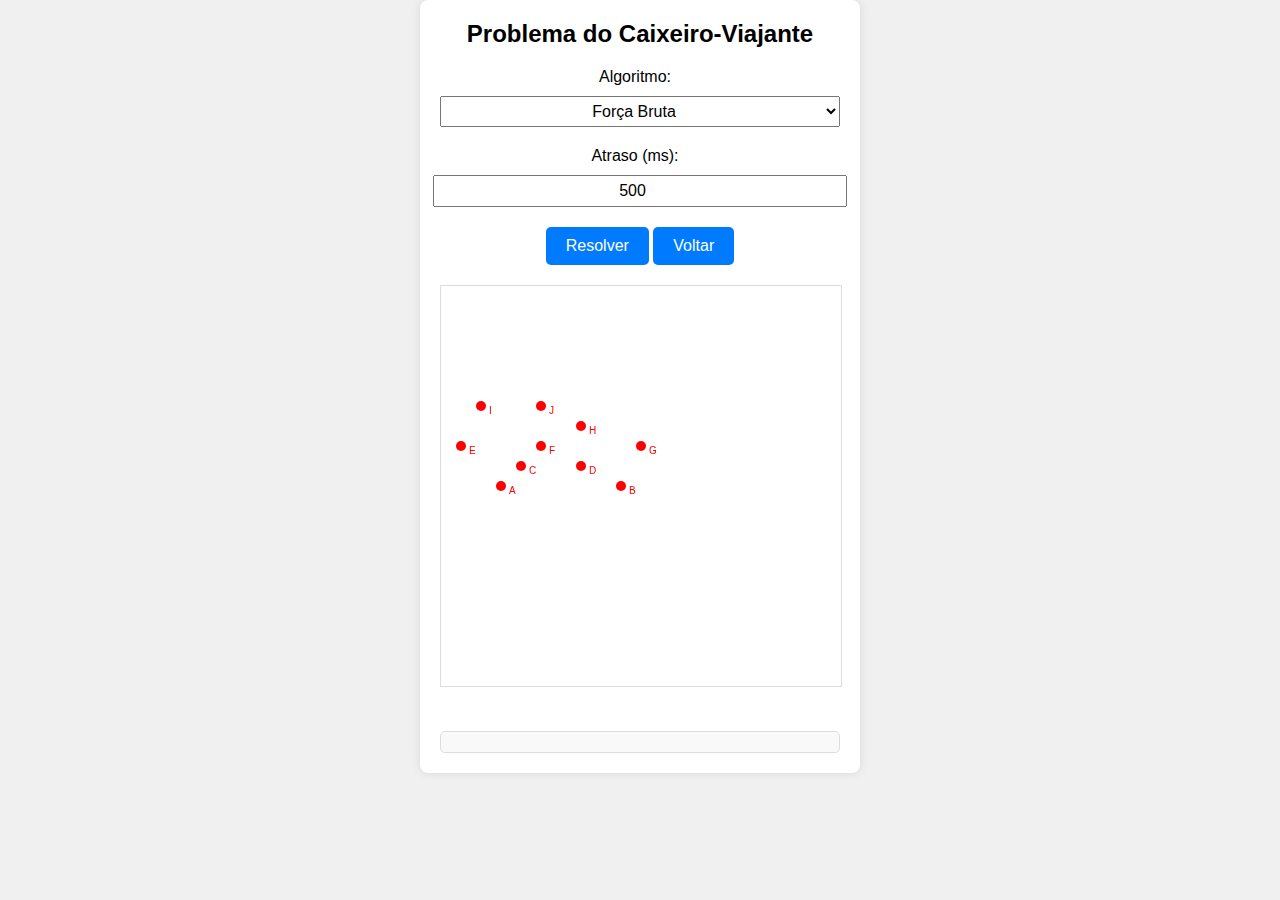
==== html/caixeiro/caixeiro.html @ 426ba8c2 "first commit" ====
<!DOCTYPE html>
<html lang="pt-BR">
<head>
    <meta charset="UTF-8">
    <title>Problema do Caixeiro-Viajante</title>
    <link rel="stylesheet" href="/styles/caixeiro/caixeiro.css">
</head>
<body>
    <div class="container">
        <h1>Problema do Caixeiro-Viajante</h1>
        <div class="controls">
            <label for="algorithm">Algoritmo:</label>
            <select id="algorithm">
                <option value="bruteForce">Força Bruta</option>
                <option value="greedy">Guloso</option>
            </select>
            <label for="delay">Atraso (ms):</label>
            <input type="number" id="delay" value="500" min="100" step="100">
            <div>
                <button onclick="startSolving()">Resolver</button>
                <button onclick="window.location.href='../index.html'">Voltar</button>
            </div>
        </div>
        <canvas id="canvas" width="400" height="400"></canvas>
        <div id="steps"></div>
    </div>
    <script src="/js/caixeiro/caixeiro.js"></script>
</body>
</html>
---- styles/caixeiro/caixeiro.css ----
body {
    font-family: Arial, sans-serif;
    background-color: #f0f0f0;
    display: flex;
    justify-content: center;
    align-items: center;
    margin: 0;
}

.container {
    text-align: center;
    background-color: #fff;
    padding: 20px;
    border-radius: 8px;
    box-shadow: 0 0 10px rgba(0, 0, 0, 0.1);
    width: 400px;
}

h1 {
    margin: 0 0 20px 0;
    font-size: 24px;
}

.controls {
    display: flex;
    flex-direction: column;
    align-items: center;
    gap: 10px;
}

.controls label {
    margin-right: 10px;
}

.controls input, .controls select {
    margin: 0 0 10px 0;
    padding: 5px;
    font-size: 16px;
    width: 100%;
    text-align: center;
}

.controls button {
    padding: 10px 20px;
    font-size: 16px;
    border: none;
    border-radius: 5px;
    background-color: #007bff;
    color: white;
    cursor: pointer;
    transition: background-color 0.3s;
}

.controls button:hover {
    background-color: #0056b3;
}

.controls button:nth-child(4) {
    background-color: #dc3545;
}

.controls button:nth-child(4):hover {
    background-color: #c82333;
}

#canvas {
    margin: 20px auto;
    border: 1px solid #ddd;
}

#steps {
    text-align: left;
    margin-top: 20px;
    max-height: 300px;
    overflow-y: auto;
    background-color: #f9f9f9;
    padding: 10px;
    border: 1px solid #ddd;
    border-radius: 5px;
}

#steps p {
    margin: 0 0 10px 0;
    font-size: 14px;
    line-height: 1.5;
}
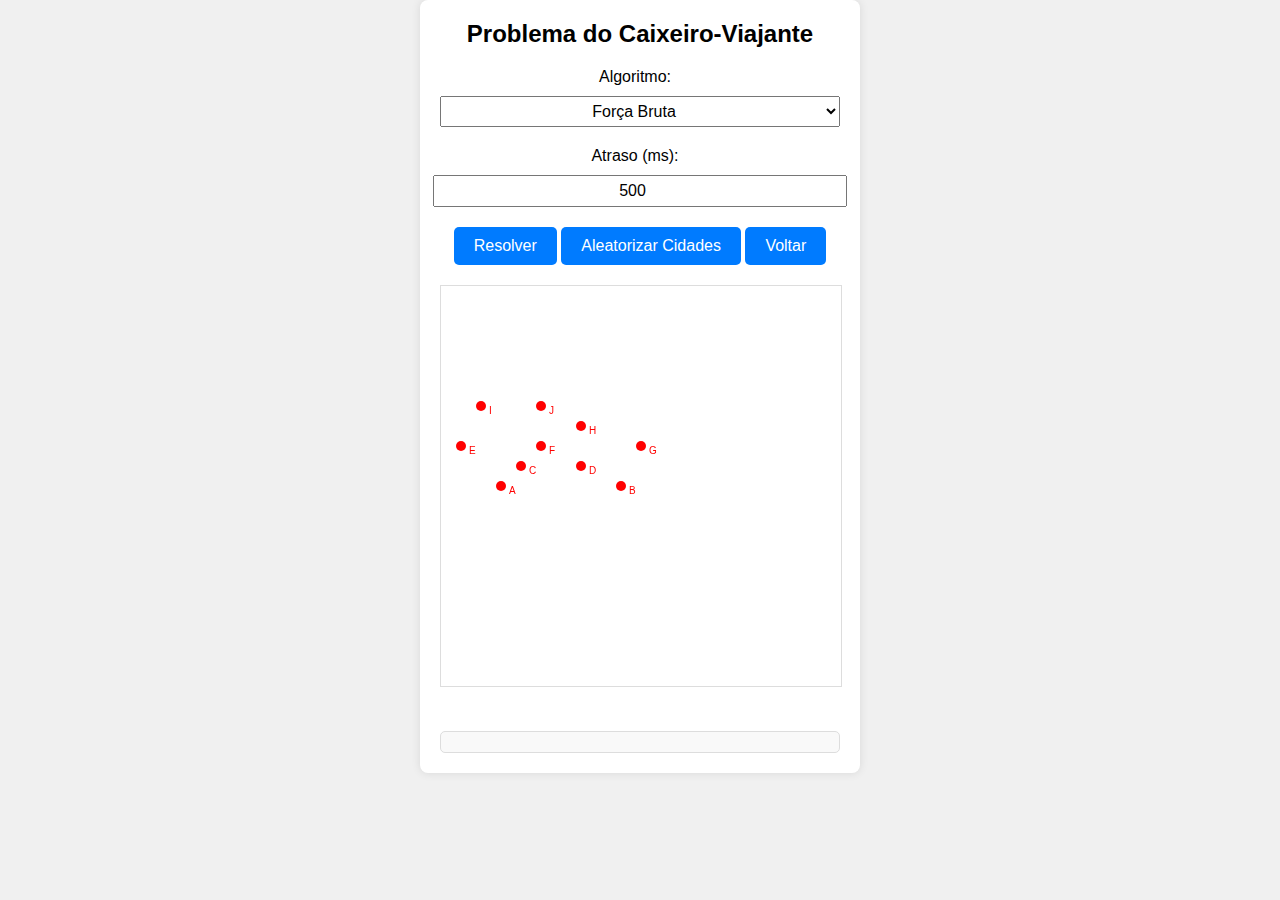
==== commit c0f277aa: "atualizacao do caixeiro" ====
--- a/html/caixeiro/caixeiro.html
+++ b/html/caixeiro/caixeiro.html
@@ -18,6 +18,7 @@
             <input type="number" id="delay" value="500" min="100" step="100">
             <div>
                 <button onclick="startSolving()">Resolver</button>
+                <button onclick="randomizeCities()">Aleatorizar Cidades</button>
                 <button onclick="window.location.href='../index.html'">Voltar</button>
             </div>
         </div>
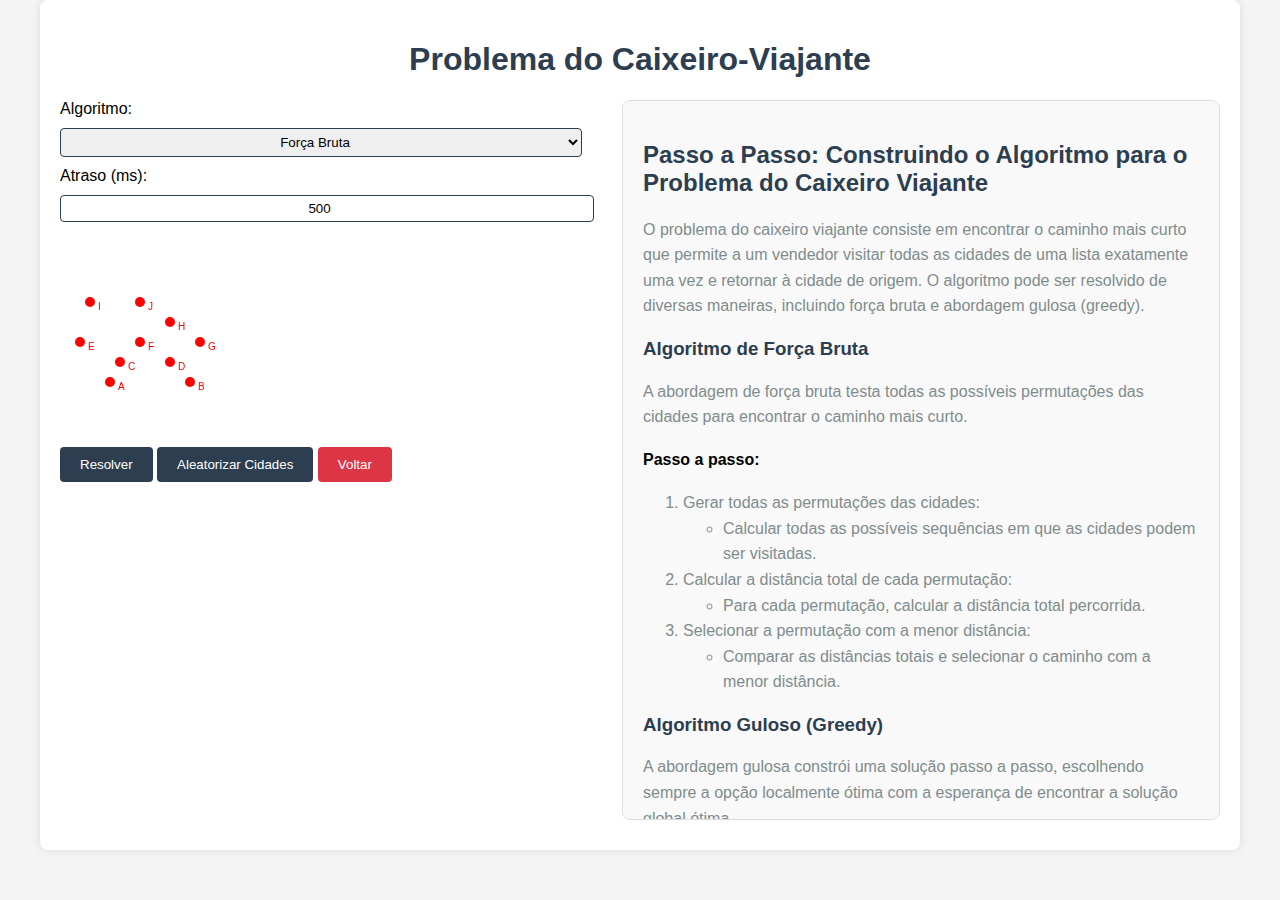
==== commit 64f67550: "mudança de layout do caixeiro e plano cartesiano" ====
--- a/html/caixeiro/caixeiro.html
+++ b/html/caixeiro/caixeiro.html
@@ -8,21 +8,65 @@
 <body>
     <div class="container">
         <h1>Problema do Caixeiro-Viajante</h1>
-        <div class="controls">
-            <label for="algorithm">Algoritmo:</label>
-            <select id="algorithm">
-                <option value="bruteForce">Força Bruta</option>
-                <option value="greedy">Guloso</option>
-            </select>
-            <label for="delay">Atraso (ms):</label>
-            <input type="number" id="delay" value="500" min="100" step="100">
-            <div>
-                <button onclick="startSolving()">Resolver</button>
-                <button onclick="randomizeCities()">Aleatorizar Cidades</button>
-                <button onclick="window.location.href='../index.html'">Voltar</button>
+        <div class="flex-container">
+            <div class="controls">
+                <label for="algorithm">Algoritmo:</label>
+                <select id="algorithm">
+                    <option value="bruteForce">Força Bruta</option>
+                    <option value="greedy">Guloso</option>
+                </select>
+                <label for="delay">Atraso (ms):</label>
+                <input type="number" id="delay" value="500" min="100" step="100">
+                <canvas id="canvas" width="500" height="200"></canvas>
+                <div>
+                    <button onclick="startSolving()">Resolver</button>
+                    <button onclick="randomizeCities()">Aleatorizar Cidades</button>
+                    <button onclick="window.location.href='../index.html'">Voltar</button>
+                </div>
+            </div>
+            <div class="explanation">
+                <h2>Passo a Passo: Construindo o Algoritmo para o Problema do Caixeiro Viajante</h2>
+                <p>O problema do caixeiro viajante consiste em encontrar o caminho mais curto que permite a um vendedor visitar todas as cidades de uma lista exatamente uma vez e retornar à cidade de origem. O algoritmo pode ser resolvido de diversas maneiras, incluindo força bruta e abordagem gulosa (greedy).</p>
+                <h3>Algoritmo de Força Bruta</h3>
+                <p>A abordagem de força bruta testa todas as possíveis permutações das cidades para encontrar o caminho mais curto.</p>
+                <h4>Passo a passo:</h4>
+                <ol>
+                    <li>Gerar todas as permutações das cidades:</li>
+                    <ul>
+                        <li>Calcular todas as possíveis sequências em que as cidades podem ser visitadas.</li>
+                    </ul>
+                    <li>Calcular a distância total de cada permutação:</li>
+                    <ul>
+                        <li>Para cada permutação, calcular a distância total percorrida.</li>
+                    </ul>
+                    <li>Selecionar a permutação com a menor distância:</li>
+                    <ul>
+                        <li>Comparar as distâncias totais e selecionar o caminho com a menor distância.</li>
+                    </ul>
+                </ol>
+                <h3>Algoritmo Guloso (Greedy)</h3>
+                <p>A abordagem gulosa constrói uma solução passo a passo, escolhendo sempre a opção localmente ótima com a esperança de encontrar a solução global ótima.</p>
+                <h4>Passo a passo:</h4>
+                <ol>
+                    <li>Selecionar uma cidade inicial:</li>
+                    <ul>
+                        <li>Começar de uma cidade inicial.</li>
+                    </ul>
+                    <li>Encontrar a cidade mais próxima não visitada:</li>
+                    <ul>
+                        <li>Selecionar a cidade mais próxima da cidade atual que ainda não foi visitada.</li>
+                    </ul>
+                    <li>Repetir até que todas as cidades tenham sido visitadas:</li>
+                    <ul>
+                        <li>Continuar selecionando a cidade mais próxima até que todas as cidades tenham sido visitadas.</li>
+                    </ul>
+                    <li>Retornar à cidade de origem:</li>
+                    <ul>
+                        <li>Após visitar todas as cidades, retornar à cidade de origem para completar o ciclo.</li>
+                    </ul>
+                </ol>
             </div>
         </div>
-        <canvas id="canvas" width="400" height="400"></canvas>
         <div id="steps"></div>
     </div>
     <script src="/js/caixeiro/caixeiro.js"></script>
--- a/styles/caixeiro/caixeiro.css
+++ b/styles/caixeiro/caixeiro.css
@@ -1,31 +1,40 @@
 body {
     font-family: Arial, sans-serif;
-    background-color: #f0f0f0;
+    background-color: #f4f4f4;
+    margin: 0;
+    padding: 0;
     display: flex;
     justify-content: center;
     align-items: center;
-    margin: 0;
 }
 
 .container {
-    text-align: center;
     background-color: #fff;
+    box-shadow: 0 0 10px rgba(0, 0, 0, 0.1);
+    border-radius: 8px;
+    overflow: hidden;
+    max-width: 1200px;
+    width: 100%;
     padding: 20px;
-    border-radius: 8px;
-    box-shadow: 0 0 10px rgba(0, 0, 0, 0.1);
-    width: 400px;
+    box-sizing: border-box;
 }
 
 h1 {
-    margin: 0 0 20px 0;
-    font-size: 24px;
+    text-align: center;
+    color: #2c3e50;
+}
+
+.flex-container {
+    display: flex;
+    justify-content: space-between;
 }
 
 .controls {
     display: flex;
     flex-direction: column;
-    align-items: center;
+    align-items: flex-start;
     gap: 10px;
+    width: 45%; /* Defini uma largura fixa para as funcionalidades */
 }
 
 .controls label {
@@ -33,54 +42,82 @@
 }
 
 .controls input, .controls select {
-    margin: 0 0 10px 0;
     padding: 5px;
-    font-size: 16px;
+    border: 1px solid #2c3e50;
+    border-radius: 4px;
     width: 100%;
     text-align: center;
 }
 
 .controls button {
     padding: 10px 20px;
-    font-size: 16px;
+    margin: 5px 0;
     border: none;
-    border-radius: 5px;
-    background-color: #007bff;
+    background-color: #2c3e50;
     color: white;
+    border-radius: 4px;
     cursor: pointer;
     transition: background-color 0.3s;
 }
 
 .controls button:hover {
-    background-color: #0056b3;
+    background-color: #34495e;
 }
 
-.controls button:nth-child(4) {
+.controls button:nth-child(3) {
     background-color: #dc3545;
 }
 
-.controls button:nth-child(4):hover {
+.controls button:nth-child(3):hover {
     background-color: #c82333;
 }
 
-#canvas {
-    margin: 20px auto;
-    border: 1px solid #ddd;
+#steps-container {
+    flex: 1 1 100%;
+    margin-top: 20px;
+}
+
+#steps-container h2 {
+    color: #2c3e50;
 }
 
 #steps {
     text-align: left;
-    margin-top: 20px;
-    max-height: 300px;
+    margin-top: 10px;
     overflow-y: auto;
-    background-color: #f9f9f9;
-    padding: 10px;
-    border: 1px solid #ddd;
-    border-radius: 5px;
+    max-height: 200px;
 }
 
 #steps p {
     margin: 0 0 10px 0;
     font-size: 14px;
     line-height: 1.5;
+    background-color: #fff;
+    padding: 10px;
+    border-radius: 4px;
+    box-shadow: 0 0 5px rgba(0, 0, 0, 0.1);
+    max-height: 300px;
+    overflow-y: auto;
 }
+
+.explanation {
+    padding: 20px;
+    max-height: 80vh;
+    overflow-y: auto;
+    background-color: #f9f9f9;
+    border: 1px solid #ddd;
+    border-radius: 8px;
+    margin-left: 20px;
+    width: calc(55% - 40px);
+    box-sizing: border-box;
+}
+
+.explanation h2, .explanation h3 {
+    color: #2c3e50;
+}
+
+.explanation p, .explanation ul, .explanation li{
+    font-size: 16px;
+    line-height: 1.6;
+    color: #7f8c8d;
+}